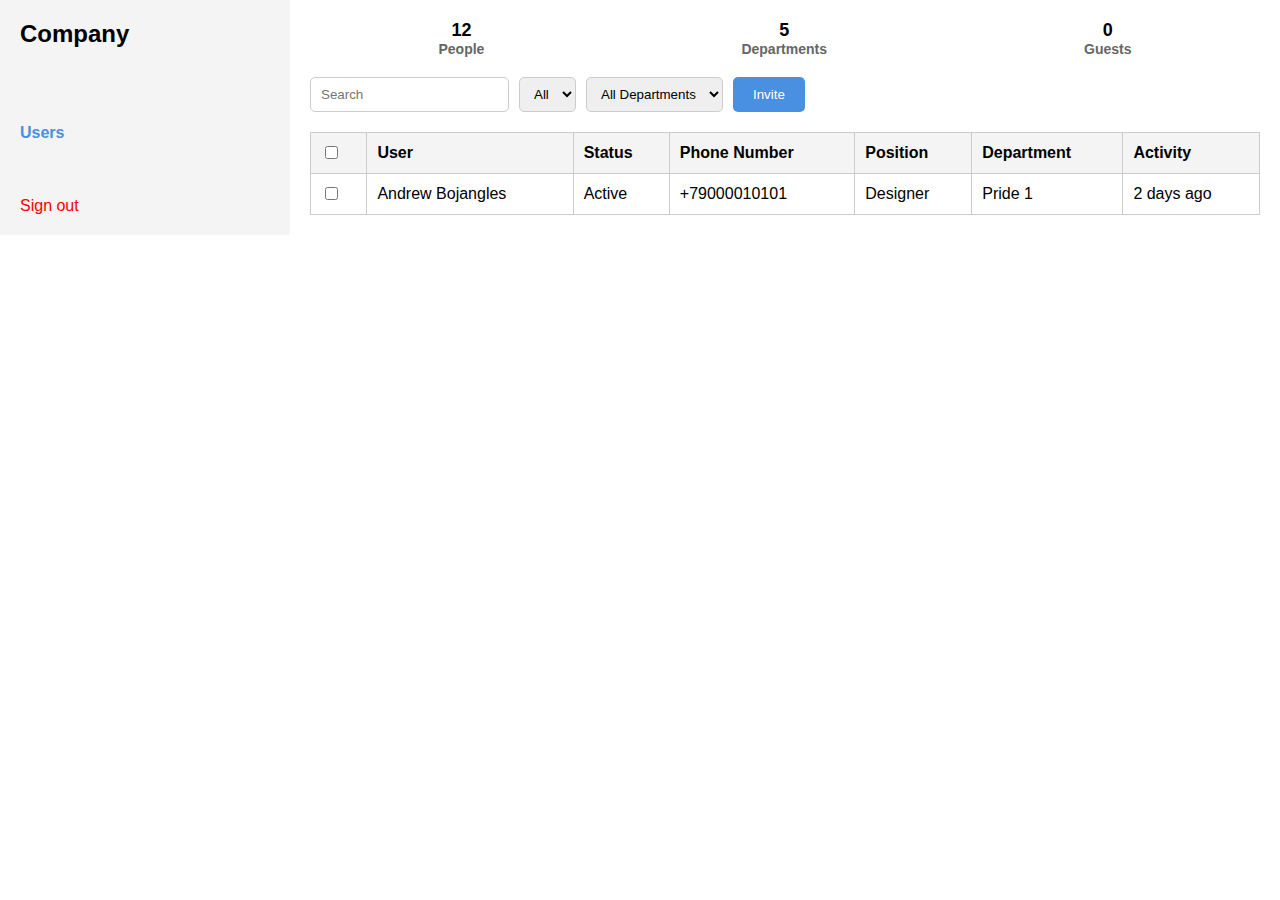
==== index.html @ 9ca80932 "создал шаблон" ====
<!DOCTYPE html>
<html lang="en">
<head>
  <meta charset="UTF-8">
  <meta name="viewport" content="width=device-width, initial-scale=1.0">
  <title>Company Dashboard</title>
  <link rel="stylesheet" href="main.css">
</head>
<body>
<div></div>
  <div class="sidebar">
    <div class="company-logo">Company</div>
    <nav>
      <ul>
        <li><a href="#" class="active">Users</a></li>
      </ul>
    </nav>
    <div class="sign-out">
      <a href="#">Sign out</a>
    </div>
  </div>

  <main>
    <header>
      <div class="stats">
        <div class="stat-item">12<br><span>People</span></div>
        <div class="stat-item">5<br><span>Departments</span></div>
        <div class="stat-item">0<br><span>Guests</span></div>
      </div>
    </header>

    <section class="user-management">
      <div class="actions">
        <input type="text" placeholder="Search" class="search-bar">
        <select class="filter">
          <option>All</option>
        </select>
        <select class="filter">
          <option>All Departments</option>
        </select>
        <button class="invite-button">Invite</button>
      </div>

      <table class="user-table">
        <thead>
          <tr>
            <th><input type="checkbox"></th>
            <th>User</th>
            <th>Status</th>
            <th>Phone Number</th>
            <th>Position</th>
            <th>Department</th>
            <th>Activity</th>
          </tr>
        </thead>
        <tbody>
          <tr>
            <td><input type="checkbox"></td>
            <td>Andrew Bojangles</td>
            <td>Active</td>
            <td>+79000010101</td>
            <td>Designer</td>
            <td>Pride 1</td>
            <td>2 days ago</td>
          </tr>
          <!-- Add more rows as needed -->
        </tbody>
      </table>
    </section>
  </main>
</body>
</html>
---- main.css ----
body {
    margin: 0;
    font-family: Arial, sans-serif;
    display: flex;
  }
  
  .sidebar {
    width: 250px;
    background: #f4f4f4;
    padding: 20px;
    display: flex;
    flex-direction: column;
    justify-content: space-between;
  }
  
  .company-logo {
    font-size: 24px;
    font-weight: bold;
    margin-bottom: 20px;
  }
  
  nav ul {
    list-style: none;
    padding: 0;
  }
  
  nav ul li {
    margin-bottom: 10px;
  }
  
  nav ul li a {
    text-decoration: none;
    color: #333;
  }
  
  nav ul li a.active {
    color: #4a90e2;
    font-weight: bold;
  }
  
  .sign-out a {
    text-decoration: none;
    color: #f00;
  }
  
  main {
    flex-grow: 1;
    padding: 20px;
  }
  
  .stats {
    display: flex;
    justify-content: space-around;
    margin-bottom: 20px;
  }
  
  .stat-item {
    text-align: center;
    font-size: 18px;
    font-weight: bold;
  }
  
  .stat-item span {
    display: block;
    font-size: 14px;
    color: #666;
  }
  
  .actions {
    display: flex;
    gap: 10px;
    margin-bottom: 20px;
  }
  
  .search-bar, .filter {
    padding: 5px 10px;
    border: 1px solid #ccc;
    border-radius: 5px;
  }
  
  .invite-button {
    background: #4a90e2;
    color: #fff;
    border: none;
    padding: 10px 20px;
    border-radius: 5px;
    cursor: pointer;
  }
  
  .user-table {
    width: 100%;
    border-collapse: collapse;
  }
  
  .user-table th, .user-table td {
    border: 1px solid #ccc;
    padding: 10px;
    text-align: left;
  }
  
  .user-table th {
    background: #f4f4f4;
  }
  
  .user-table tr:nth-child(even) {
    background: #f9f9f9;
  }  

  /*main.html*/
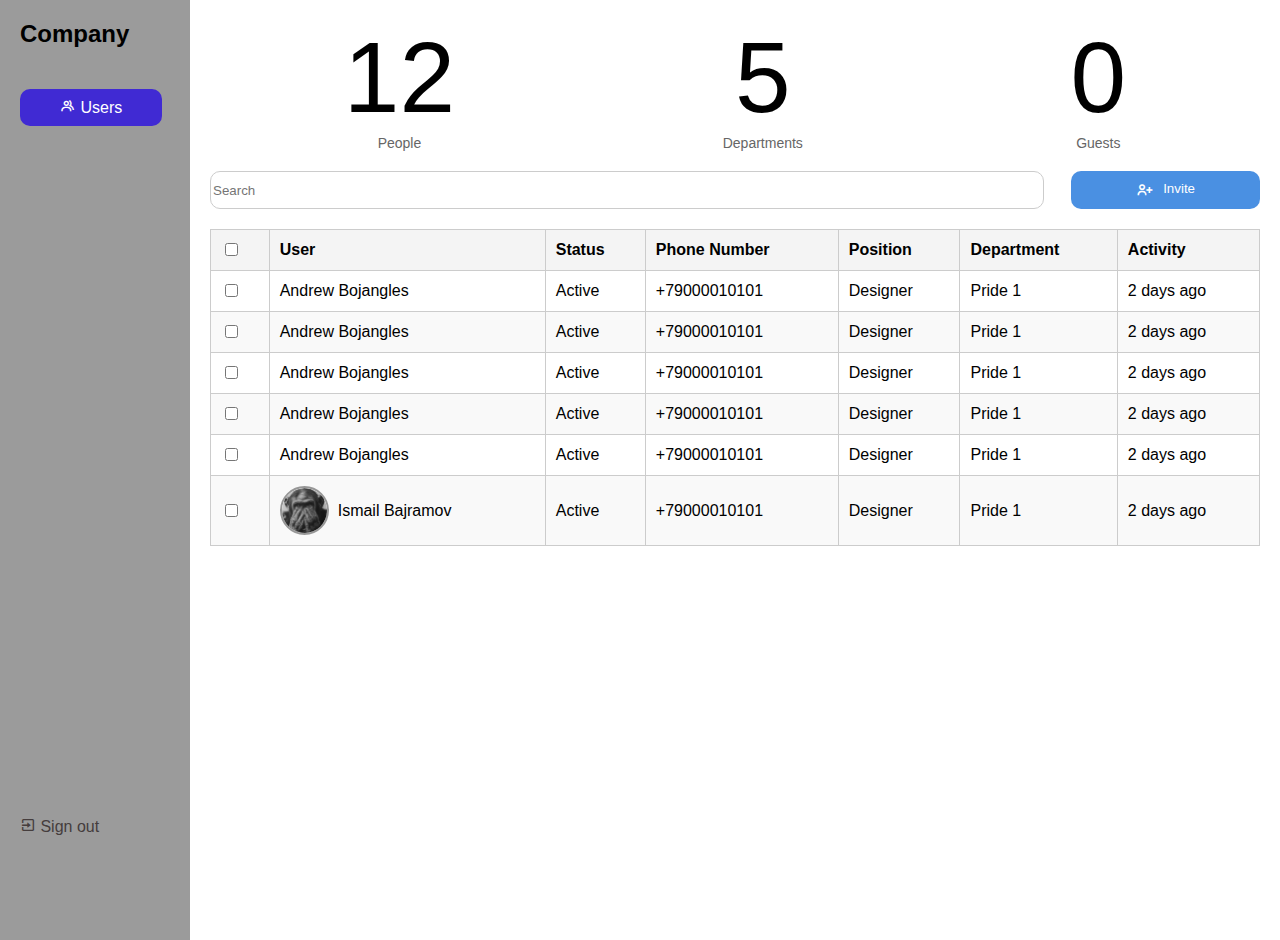
==== commit 622bc56e: "2/3 задания готово" ====
--- a/index.html
+++ b/index.html
@@ -4,45 +4,49 @@
   <meta charset="UTF-8">
   <meta name="viewport" content="width=device-width, initial-scale=1.0">
   <title>Company Dashboard</title>
+  <link href='https://unpkg.com/boxicons@2.1.4/css/boxicons.min.css' rel='stylesheet'>
   <link rel="stylesheet" href="main.css">
 </head>
 <body>
-<div></div>
-  <div class="sidebar">
-    <div class="company-logo">Company</div>
-    <nav>
-      <ul>
-        <li><a href="#" class="active">Users</a></li>
-      </ul>
-    </nav>
-    <div class="sign-out">
-      <a href="#">Sign out</a>
+    <div class="sidebar">
+      <div class="company-logo">Company</div>
+        <nav>
+          <a href="#" class="active"> <i class='bx bx-group'></i> Users</a>
+        </nav>
+
+      <div class="sign-out">
+        <a href="#"><i class='bx bx-exit'></i> Sign out</a>
+      </div>
+
     </div>
-  </div>
 
   <main>
+
     <header>
+
       <div class="stats">
         <div class="stat-item">12<br><span>People</span></div>
         <div class="stat-item">5<br><span>Departments</span></div>
         <div class="stat-item">0<br><span>Guests</span></div>
       </div>
+
     </header>
 
     <section class="user-management">
+
+
       <div class="actions">
+
         <input type="text" placeholder="Search" class="search-bar">
-        <select class="filter">
-          <option>All</option>
-        </select>
-        <select class="filter">
-          <option>All Departments</option>
-        </select>
-        <button class="invite-button">Invite</button>
+
+        <button class="invite-button"><i class='bx bx-user-plus'></i> Invite</button>
+
       </div>
 
       <table class="user-table">
+
         <thead>
+
           <tr>
             <th><input type="checkbox"></th>
             <th>User</th>
@@ -52,7 +56,10 @@
             <th>Department</th>
             <th>Activity</th>
           </tr>
+
         </thead>
+
+
         <tbody>
           <tr>
             <td><input type="checkbox"></td>
@@ -63,10 +70,63 @@
             <td>Pride 1</td>
             <td>2 days ago</td>
           </tr>
+
+          <tr>
+            <td><input type="checkbox"></td>
+            <td>Andrew Bojangles</td>
+            <td>Active</td>
+            <td>+79000010101</td>
+            <td>Designer</td>
+            <td>Pride 1</td>
+            <td>2 days ago</td>
+          </tr>
+
+          <tr>
+            <td><input type="checkbox"></td>
+            <td>Andrew Bojangles</td>
+            <td>Active</td>
+            <td>+79000010101</td>
+            <td>Designer</td>
+            <td>Pride 1</td>
+            <td>2 days ago</td>
+          </tr>
+
+          <tr>
+            <td><input type="checkbox"></td>
+            <td>Andrew Bojangles</td>
+            <td>Active</td>
+            <td>+79000010101</td>
+            <td>Designer</td>
+            <td>Pride 1</td>
+            <td>2 days ago</td>
+          </tr>
+
+          <tr>
+            <td><input type="checkbox"></td>
+            <td>Andrew Bojangles</td>
+            <td>Active</td>
+            <td>+79000010101</td>
+            <td>Designer</td>
+            <td>Pride 1</td>
+            <td>2 days ago</td>
+          </tr>
+
+          <tr>
+            <td><input type="checkbox"></td>
+            <td><div class="avatar__wrapper">
+              <img src="/photo/_ (3).jpeg" class="avatar"> Ismail Bajramov
+            </div></td>
+            <td>Active</td>
+            <td>+79000010101</td>
+            <td>Designer</td>
+            <td>Pride 1</td>
+            <td>2 days ago</td>
+          </tr>
+
           <!-- Add more rows as needed -->
         </tbody>
       </table>
     </section>
   </main>
 </body>
-</html>
+</html>--- a/main.css
+++ b/main.css
@@ -5,49 +5,40 @@
   }
   
   .sidebar {
-    width: 250px;
-    background: #f4f4f4;
+    width: 150px ;
+    height: 100vh;
+    background: #00000064;
     padding: 20px;
     display: flex;
     flex-direction: column;
-    justify-content: space-between;
   }
   
   .company-logo {
     font-size: 24px;
     font-weight: bold;
-    margin-bottom: 20px;
+    margin-bottom: 50px;
   }
   
-  nav ul {
-    list-style: none;
-    padding: 0;
-  }
-  
-  nav ul li {
-    margin-bottom: 10px;
-  }
-  
-  nav ul li a {
+  nav  a {
+    background: #402ad3;
     text-decoration: none;
-    color: #333;
-  }
-  
-  nav ul li a.active {
-    color: #4a90e2;
-    font-weight: bold;
+    padding: 10px 40px;
+    border-radius: 10px;
+    color: #ffffff;
   }
   
   .sign-out a {
+    position: relative;
+    bottom: -700px;
     text-decoration: none;
-    color: #f00;
+    color: rgb(69, 61, 61);
   }
   
   main {
     flex-grow: 1;
     padding: 20px;
   }
-  
+  /* main */
   .stats {
     display: flex;
     justify-content: space-around;
@@ -56,8 +47,8 @@
   
   .stat-item {
     text-align: center;
-    font-size: 18px;
-    font-weight: bold;
+    font-size: 100px;
+    font-weight:lighter;
   }
   
   .stat-item span {
@@ -68,28 +59,40 @@
   
   .actions {
     display: flex;
-    gap: 10px;
+    justify-content: space-between;
     margin-bottom: 20px;
+    gap: 3vh;
   }
   
   .search-bar, .filter {
-    padding: 5px 10px;
+    
     border: 1px solid #ccc;
-    border-radius: 5px;
+    border-radius: 10px;
   }
-  
+  .search-bar {
+    width: 100%;
+  }
   .invite-button {
     background: #4a90e2;
+    display: flex;
+    flex-direction: row;
+    text-align: center;
+    gap: 1vh;
     color: #fff;
     border: none;
-    padding: 10px 20px;
-    border-radius: 5px;
+    padding: 10px 65px;
+    border-radius: 10px;
     cursor: pointer;
+  }
+
+  .bx-user-plus {
+    font-size: large;
   }
   
   .user-table {
     width: 100%;
     border-collapse: collapse;
+    
   }
   
   .user-table th, .user-table td {
@@ -97,13 +100,24 @@
     padding: 10px;
     text-align: left;
   }
-  
+
   .user-table th {
     background: #f4f4f4;
   }
   
   .user-table tr:nth-child(even) {
     background: #f9f9f9;
-  }  
+  } 
 
-  /*main.html*/+.avatar {
+    width: 5vh;
+    height: 5vh;
+    border-radius: 25px;
+    border: 2px solid #00000064;
+  }
+
+  .avatar__wrapper {
+    display: flex;
+    align-items: center;
+    gap: 1vh;
+  }